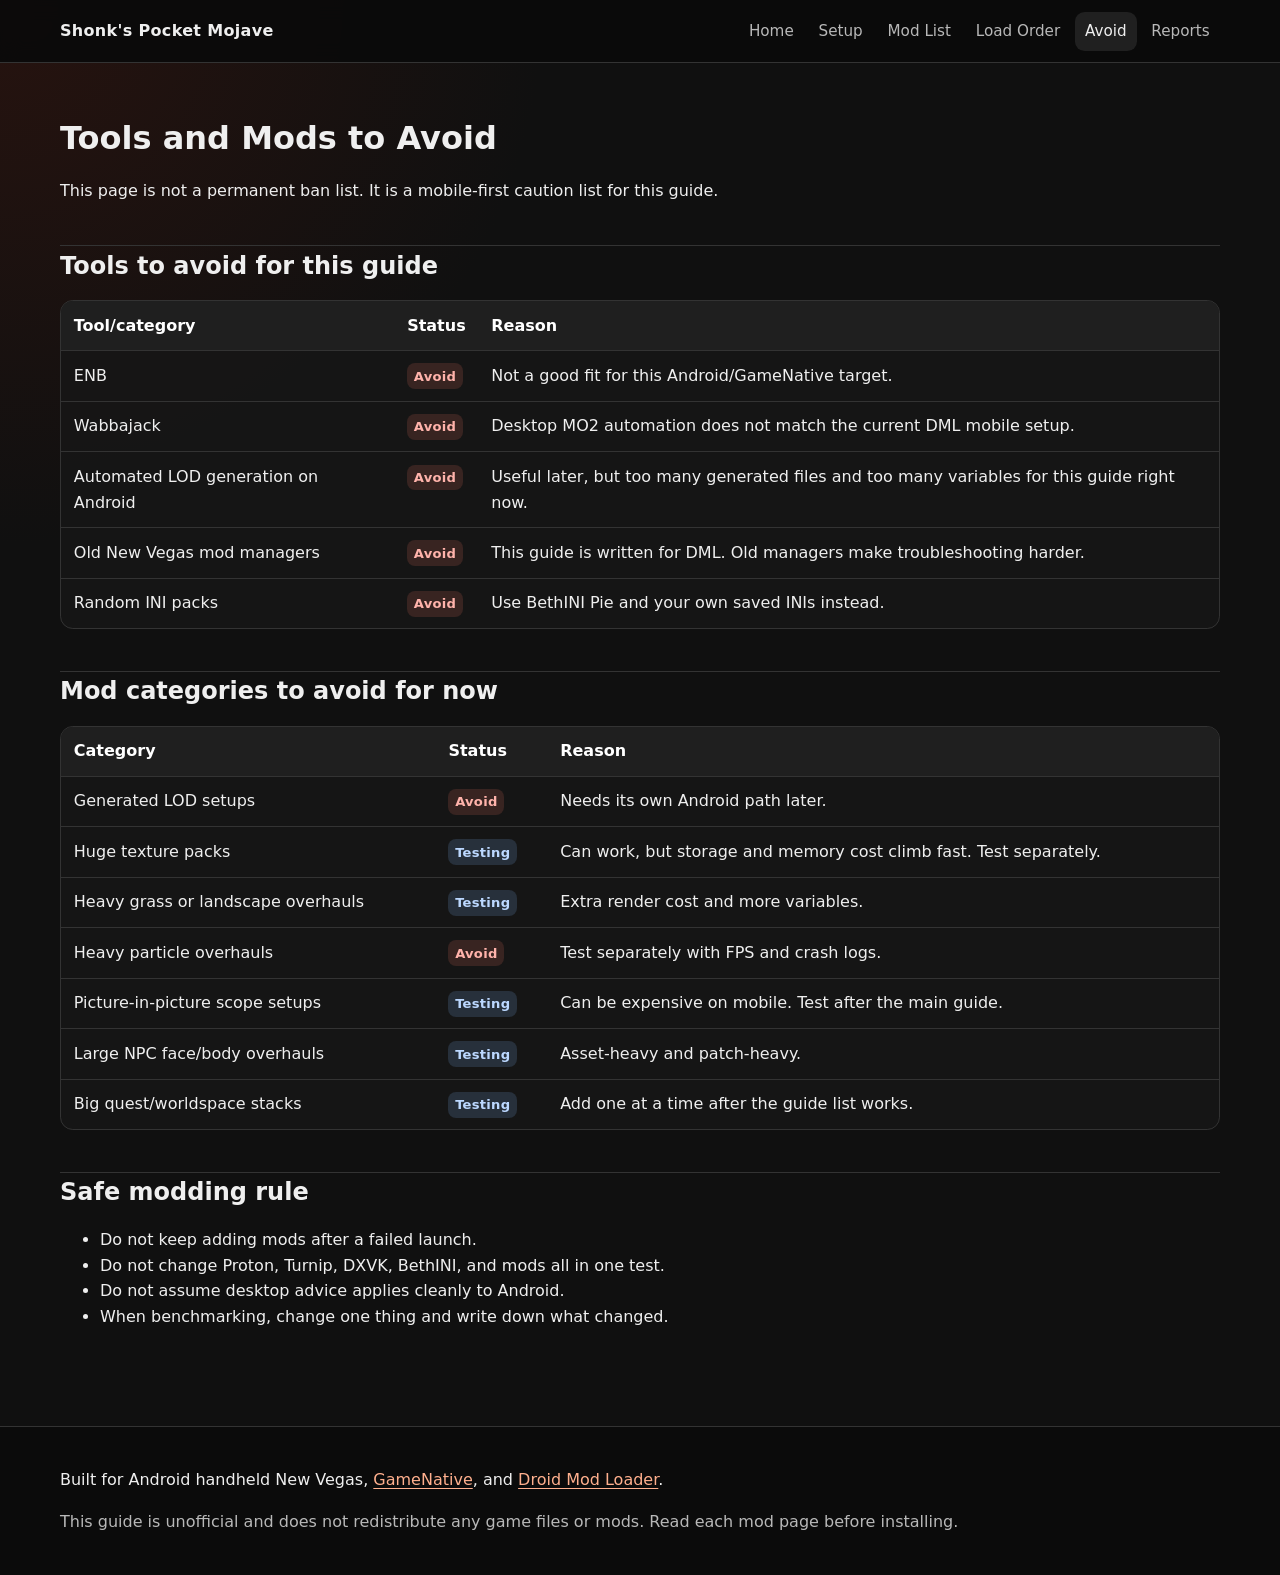
==== avoid.html @ 0ae74f09 "Update Pocket Mojave guide site" ====
<!doctype html>
<html lang="en">
<head>
  <meta charset="utf-8">
  <meta name="viewport" content="width=device-width, initial-scale=1">
  <title>Avoid | Shonk's Pocket Mojave</title>
  <meta name="description" content="A New Vegas on Android guide for GameNative, Droid Mod Loader, and handheld tinkering.">
  <link rel="stylesheet" href="styles.css">
</head>
<body>
<header class="site-header">
  <div class="wrap header-grid">
    <a class="brand" href="index.html">Shonk's Pocket Mojave</a>
    <button class="nav-toggle" aria-label="Toggle navigation" onclick="document.body.classList.toggle('nav-open')">Menu</button>
    <nav class="site-nav" aria-label="Main navigation"><a class="" href="index.html">Home</a><a class="" href="setup.html">Setup</a><a class="" href="mods.html">Mod List</a><a class="" href="load-order.html">Load Order</a><a class="active" href="avoid.html">Avoid</a><a class="" href="report.html">Reports</a></nav>
  </div>
</header>
<main class="wrap page">

<h1>Tools and Mods to Avoid</h1><p>This page is not a permanent ban list. It is a mobile-first caution list for this guide.</p>
<section><h2>Tools to avoid for this guide</h2><div class="table-wrap"><table class="mod-table"><thead><tr><th>Tool/category</th><th>Status</th><th>Reason</th></tr></thead><tbody><tr><td data-label="Tool/category">ENB</td><td data-label="Status"><span class="badge skip">Avoid</span></td><td data-label="Reason">Not a good fit for this Android/GameNative target.</td></tr><tr><td data-label="Tool/category">Wabbajack</td><td data-label="Status"><span class="badge skip">Avoid</span></td><td data-label="Reason">Desktop MO2 automation does not match the current DML mobile setup.</td></tr><tr><td data-label="Tool/category">Automated LOD generation on Android</td><td data-label="Status"><span class="badge skip">Avoid</span></td><td data-label="Reason">Useful later, but too many generated files and too many variables for this guide right now.</td></tr><tr><td data-label="Tool/category">Old New Vegas mod managers</td><td data-label="Status"><span class="badge skip">Avoid</span></td><td data-label="Reason">This guide is written for DML. Old managers make troubleshooting harder.</td></tr><tr><td data-label="Tool/category">Random INI packs</td><td data-label="Status"><span class="badge skip">Avoid</span></td><td data-label="Reason">Use BethINI Pie and your own saved INIs instead.</td></tr></tbody></table></div></section>
<section><h2>Mod categories to avoid for now</h2><div class="table-wrap"><table class="mod-table"><thead><tr><th>Category</th><th>Status</th><th>Reason</th></tr></thead><tbody><tr><td data-label="Category">Generated LOD setups</td><td data-label="Status"><span class="badge skip">Avoid</span></td><td data-label="Reason">Needs its own Android path later.</td></tr><tr><td data-label="Category">Huge texture packs</td><td data-label="Status"><span class="badge test">Testing</span></td><td data-label="Reason">Can work, but storage and memory cost climb fast. Test separately.</td></tr><tr><td data-label="Category">Heavy grass or landscape overhauls</td><td data-label="Status"><span class="badge test">Testing</span></td><td data-label="Reason">Extra render cost and more variables.</td></tr><tr><td data-label="Category">Heavy particle overhauls</td><td data-label="Status"><span class="badge skip">Avoid</span></td><td data-label="Reason">Test separately with FPS and crash logs.</td></tr><tr><td data-label="Category">Picture-in-picture scope setups</td><td data-label="Status"><span class="badge test">Testing</span></td><td data-label="Reason">Can be expensive on mobile. Test after the main guide.</td></tr><tr><td data-label="Category">Large NPC face/body overhauls</td><td data-label="Status"><span class="badge test">Testing</span></td><td data-label="Reason">Asset-heavy and patch-heavy.</td></tr><tr><td data-label="Category">Big quest/worldspace stacks</td><td data-label="Status"><span class="badge test">Testing</span></td><td data-label="Reason">Add one at a time after the guide list works.</td></tr></tbody></table></div></section>
<section><h2>Safe modding rule</h2><ul><li>Do not keep adding mods after a failed launch.</li><li>Do not change Proton, Turnip, DXVK, BethINI, and mods all in one test.</li><li>Do not assume desktop advice applies cleanly to Android.</li><li>When benchmarking, change one thing and write down what changed.</li></ul></section>

</main>
<footer class="site-footer">
  <div class="wrap">
    <p>Built for Android handheld New Vegas, <a href="https://github.com/utkarshdalal/GameNative" target="_blank" rel="noopener">GameNative</a>, and <a href="https://github.com/CyberShonk/DroidModLoader" target="_blank" rel="noopener">Droid Mod Loader</a>.</p>
    <p class="small">This guide is unofficial and does not redistribute any game files or mods. Read each mod page before installing.</p>
  </div>
</footer>
<script src="copy.js"></script>
</body>
</html>
---- styles.css ----
:root {
  --bg: #101010;
  --panel: #171717;
  --panel-2: #202020;
  --text: #efefef;
  --muted: #b8b8b8;
  --line: #333;
  --accent: #d14a35;
  --accent-2: #f0b35b;
  --code: #0b0b0b;
  --good: #7cc576;
  --warn: #f3bd62;
  --bad: #ff7769;
  --info: #85b7ff;
  --max: 1160px;
}
* { box-sizing: border-box; }
html { scroll-behavior: smooth; }
body { margin: 0; font-family: system-ui, -apple-system, BlinkMacSystemFont, "Segoe UI", sans-serif; background: radial-gradient(circle at top left, #27130f 0, var(--bg) 34rem); color: var(--text); line-height: 1.62; }
a { color: #ffb08e; text-decoration-thickness: .08em; text-underline-offset: .18em; }
a:hover { color: #ffd1bf; }
.wrap { width: min(var(--max), calc(100% - 2rem)); margin: 0 auto; }
.site-header { position: sticky; top: 0; z-index: 20; background: rgba(10,10,10,.92); border-bottom: 1px solid var(--line); backdrop-filter: blur(10px); }
.header-grid { display: grid; grid-template-columns: auto 1fr; align-items: center; gap: 1rem; min-height: 62px; }
.brand { color: var(--text); font-weight: 800; letter-spacing: .02em; text-decoration: none; white-space: nowrap; }
.site-nav { display: flex; justify-content: flex-end; gap: .25rem; flex-wrap: wrap; }
.site-nav a { color: var(--muted); text-decoration: none; padding: .45rem .65rem; border-radius: .6rem; font-size: .95rem; }
.site-nav a:hover, .site-nav a.active { background: var(--panel-2); color: var(--text); }
.nav-toggle { display: none; background: var(--panel-2); color: var(--text); border: 1px solid var(--line); border-radius: .6rem; padding: .45rem .7rem; justify-self: end; }
.page { padding: 2.2rem 0 4rem; }
.hero { padding: clamp(1.25rem, 4vw, 2.3rem); background: linear-gradient(135deg, rgba(209,74,53,.16), rgba(255,255,255,.04)); border: 1px solid var(--line); border-radius: 1.1rem; margin-bottom: 1.4rem; }
.hero h1 { margin-top: 0; font-size: clamp(2.1rem, 7vw, 4rem); line-height: 1; }
.subtitle { color: var(--muted); font-size: 1.12rem; max-width: 72ch; }
.actions { display: flex; gap: .75rem; flex-wrap: wrap; margin-top: 1.2rem; }
.button { display: inline-flex; align-items: center; gap: .35rem; background: var(--accent); color: white; padding: .65rem .85rem; border-radius: .7rem; font-weight: 700; text-decoration: none; border: 0; }
.button.secondary { background: var(--panel-2); border: 1px solid var(--line); color: var(--text); }
.grid { display: grid; gap: 1rem; grid-template-columns: repeat(3, 1fr); }
.grid.two { grid-template-columns: repeat(2, 1fr); }
.card { background: rgba(23,23,23,.92); border: 1px solid var(--line); border-radius: 1rem; padding: 1rem; min-width: 0; }
.card h3, .card h2 { margin-top: 0; }
section { margin: 2rem 0; }
h1, h2, h3 { line-height: 1.15; }
h2 { margin-top: 2.6rem; padding-top: .4rem; border-top: 1px solid var(--line); }
h3 { margin-top: 1.8rem; }
.small, small { color: var(--muted); }
.callout { border: 1px solid var(--line); border-left: .35rem solid var(--accent); background: rgba(32,32,32,.86); border-radius: .8rem; padding: 1rem; margin: 1rem 0; }
.callout.warn { border-left-color: var(--warn); }
.callout.good { border-left-color: var(--good); }
.callout.bad { border-left-color: var(--bad); }
.table-wrap { margin: 1rem 0; border: 1px solid var(--line); border-radius: .8rem; background: rgba(23,23,23,.82); overflow: hidden; }
table { width: 100%; border-collapse: collapse; }
th, td { padding: .72rem .8rem; border-bottom: 1px solid var(--line); text-align: left; vertical-align: top; }
th { background: #1f1f1f; color: #fff; }
tr:last-child td { border-bottom: 0; }
td:nth-child(2), td:nth-child(3), td:nth-child(4) { white-space: normal; }
.badge { display: inline-block; padding: .14rem .42rem; border-radius: .5rem; font-size: .82rem; font-weight: 800; letter-spacing: .02em; white-space: nowrap; }
.req { background: rgba(124,197,118,.18); color: #baf4b6; }
.rec { background: rgba(240,179,91,.18); color: #ffd99b; }
.opt { background: rgba(255,255,255,.1); color: #d6d6d6; }
.skip { background: rgba(255,119,105,.15); color: #ffb3ab; }
.test { background: rgba(133,183,255,.16); color: #bcd8ff; }
pre { position: relative; overflow-x: auto; background: var(--code); border: 1px solid var(--line); border-radius: .8rem; padding: 1rem; white-space: pre; }
code { font-family: ui-monospace, SFMono-Regular, Menlo, Consolas, monospace; }
.copy-btn { position: absolute; top: .5rem; right: .5rem; border: 1px solid var(--line); background: var(--panel-2); color: var(--text); border-radius: .5rem; padding: .35rem .55rem; cursor: pointer; }
.check-card { background: rgba(23,23,23,.7); border: 1px dashed #555; border-radius: 1rem; padding: .85rem 1rem; }
.check-card h3 { margin-top: 0; }
.check-card ol { margin-bottom: .2rem; }
.site-footer { border-top: 1px solid var(--line); padding: 1.5rem 0; background: #0b0b0b; }
hr { border: 0; border-top: 1px solid var(--line); margin: 2rem 0; }
@media (max-width: 980px) { .grid, .grid.two { grid-template-columns: 1fr; } }
@media (max-width: 820px) {
  .header-grid { grid-template-columns: 1fr auto; }
  .nav-toggle { display: inline-block; }
  .site-nav { display: none; grid-column: 1 / -1; justify-content: flex-start; padding-bottom: .75rem; }
  body.nav-open .site-nav { display: flex; }
  .site-nav a { width: calc(50% - .25rem); background: var(--panel); }
  .wrap { width: min(100% - 1rem, var(--max)); }
  .table-wrap { border: 0; background: transparent; overflow: visible; }
  table, thead, tbody, tr, th, td { display: block; width: 100%; }
  thead { display: none; }
  tr { background: rgba(23,23,23,.9); border: 1px solid var(--line); border-radius: .85rem; margin: .75rem 0; overflow: hidden; }
  td { border-bottom: 1px solid var(--line); padding: .65rem .75rem; }
  td:last-child { border-bottom: 0; }
  td::before { content: attr(data-label); display: block; color: var(--muted); font-size: .78rem; text-transform: uppercase; letter-spacing: .06em; margin-bottom: .15rem; }
}
@media (max-width: 440px) { .site-nav a { width: 100%; } .actions .button { width: 100%; justify-content: center; } .brand { white-space: normal; } }
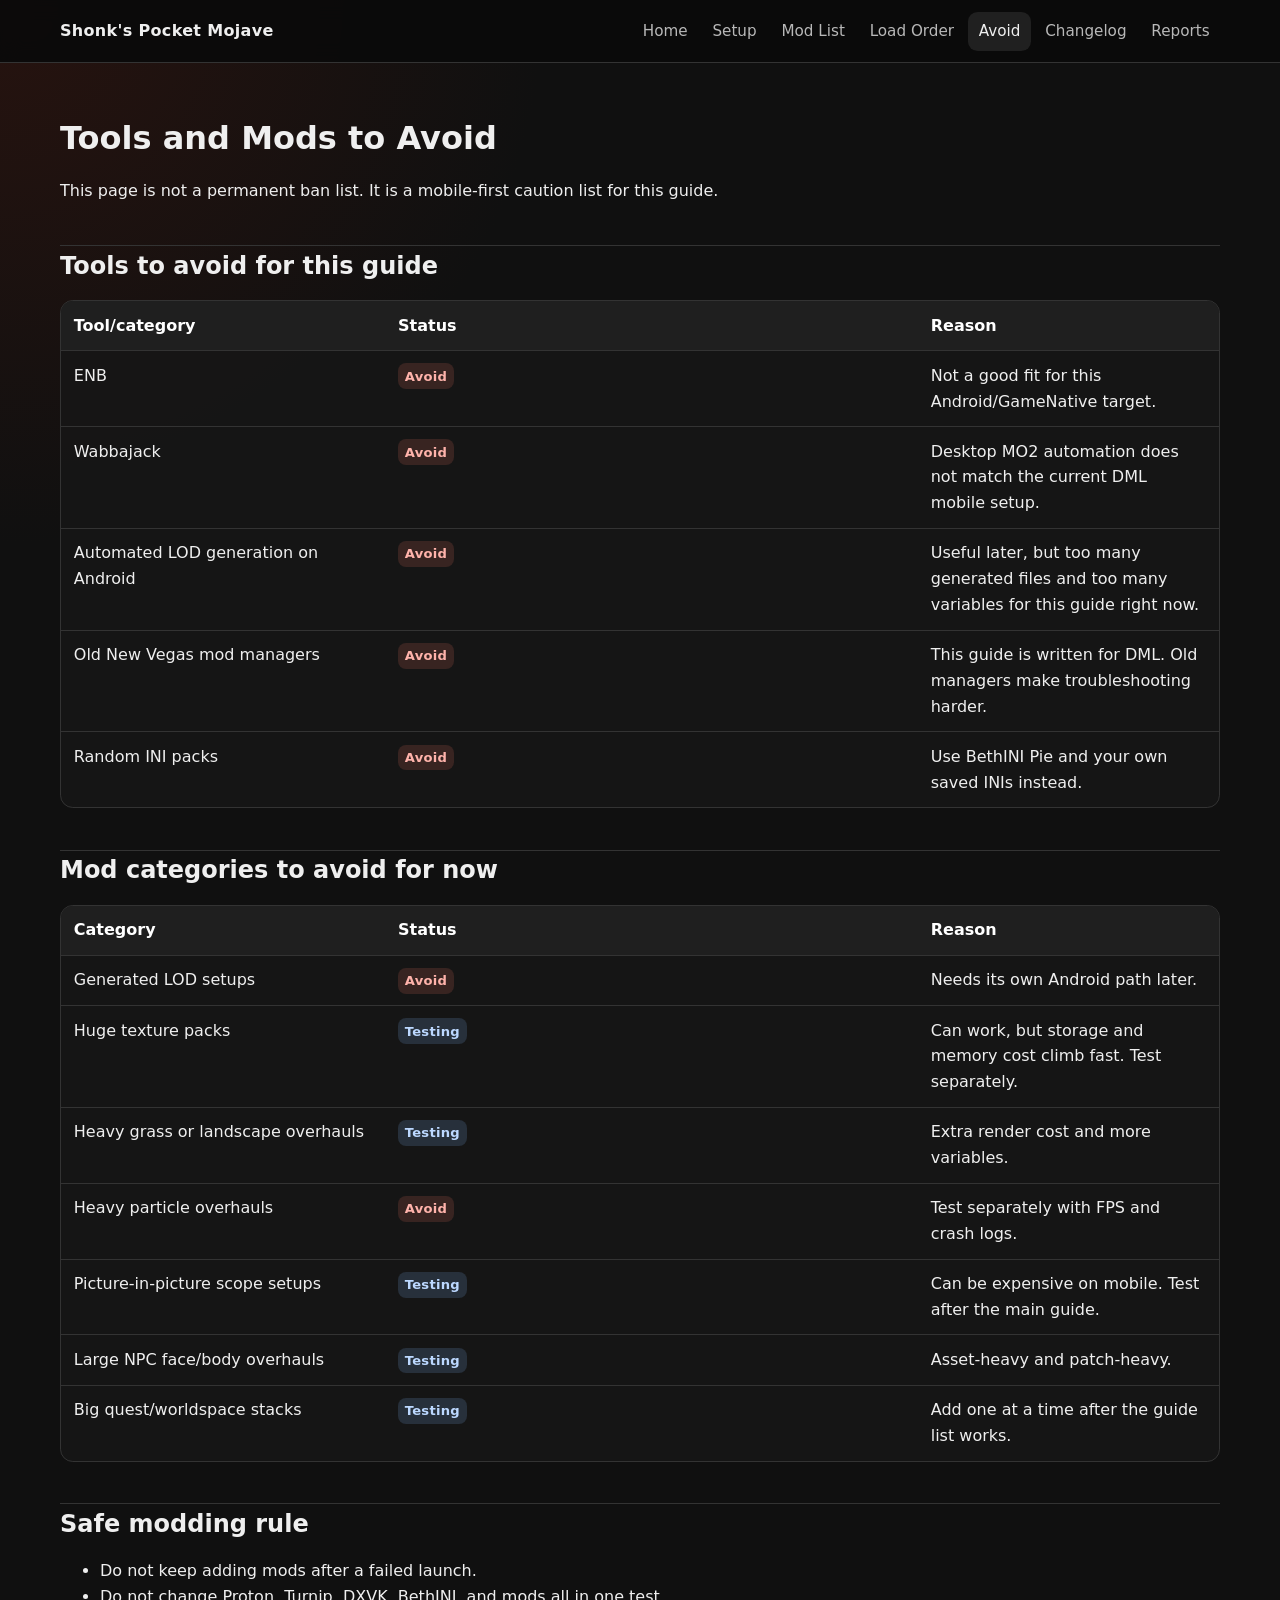
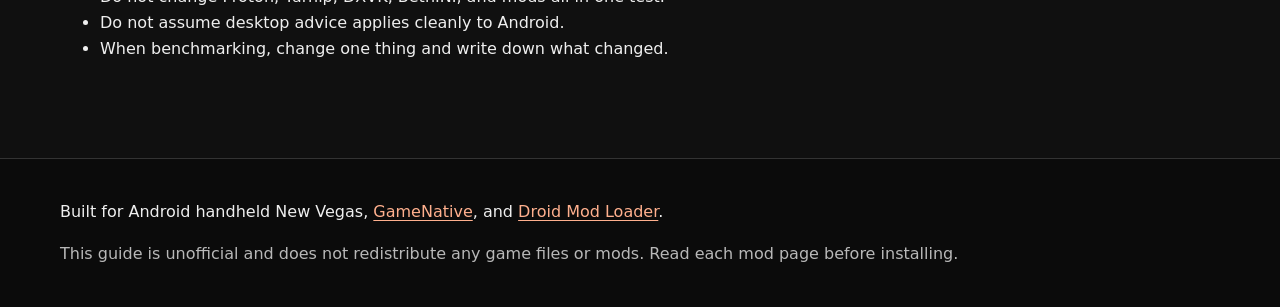
==== commit 81376943: "Add Pocket Mojave changelog" ====
--- a/avoid.html
+++ b/avoid.html
@@ -12,7 +12,7 @@
   <div class="wrap header-grid">
     <a class="brand" href="index.html">Shonk's Pocket Mojave</a>
     <button class="nav-toggle" aria-label="Toggle navigation" onclick="document.body.classList.toggle('nav-open')">Menu</button>
-    <nav class="site-nav" aria-label="Main navigation"><a class="" href="index.html">Home</a><a class="" href="setup.html">Setup</a><a class="" href="mods.html">Mod List</a><a class="" href="load-order.html">Load Order</a><a class="active" href="avoid.html">Avoid</a><a class="" href="report.html">Reports</a></nav>
+    <nav class="site-nav" aria-label="Main navigation"><a class="" href="index.html">Home</a><a class="" href="setup.html">Setup</a><a class="" href="mods.html">Mod List</a><a class="" href="load-order.html">Load Order</a><a class="active" href="avoid.html">Avoid</a><a class="" href="changelog.html">Changelog</a><a class="" href="report.html">Reports</a></nav>
   </div>
 </header>
 <main class="wrap page">
--- a/styles.css
+++ b/styles.css
@@ -53,6 +53,10 @@
 th, td { padding: .72rem .8rem; border-bottom: 1px solid var(--line); text-align: left; vertical-align: top; }
 th { background: #1f1f1f; color: #fff; }
 tr:last-child td { border-bottom: 0; }
+.mod-table th:nth-child(1), .mod-table td:nth-child(1) { width: 28%; }
+.mod-table th:nth-child(2), .mod-table td:nth-child(2) { width: 9rem; }
+.mod-table th:nth-child(3), .mod-table td:nth-child(3) { width: 26%; }
+.mod-table th:nth-child(4), .mod-table td:nth-child(4) { width: auto; }
 td:nth-child(2), td:nth-child(3), td:nth-child(4) { white-space: normal; }
 .badge { display: inline-block; padding: .14rem .42rem; border-radius: .5rem; font-size: .82rem; font-weight: 800; letter-spacing: .02em; white-space: nowrap; }
 .req { background: rgba(124,197,118,.18); color: #baf4b6; }
@@ -85,3 +89,11 @@
   td::before { content: attr(data-label); display: block; color: var(--muted); font-size: .78rem; text-transform: uppercase; letter-spacing: .06em; margin-bottom: .15rem; }
 }
 @media (max-width: 440px) { .site-nav a { width: 100%; } .actions .button { width: 100%; justify-content: center; } .brand { white-space: normal; } }
+
+.timeline { display: grid; gap: 1rem; }
+.change-entry { background: rgba(23,23,23,.92); border: 1px solid var(--line); border-radius: 1rem; padding: 1rem; }
+.change-head { display: flex; align-items: center; justify-content: space-between; gap: .75rem; flex-wrap: wrap; }
+.change-head h3 { margin: 0; }
+.change-table th:nth-child(1), .change-table td:nth-child(1) { width: 12rem; }
+.change-table th:nth-child(2), .change-table td:nth-child(2) { width: auto; }
+@media (max-width: 820px) { .change-entry { padding: .75rem; } .change-head { align-items: flex-start; } }
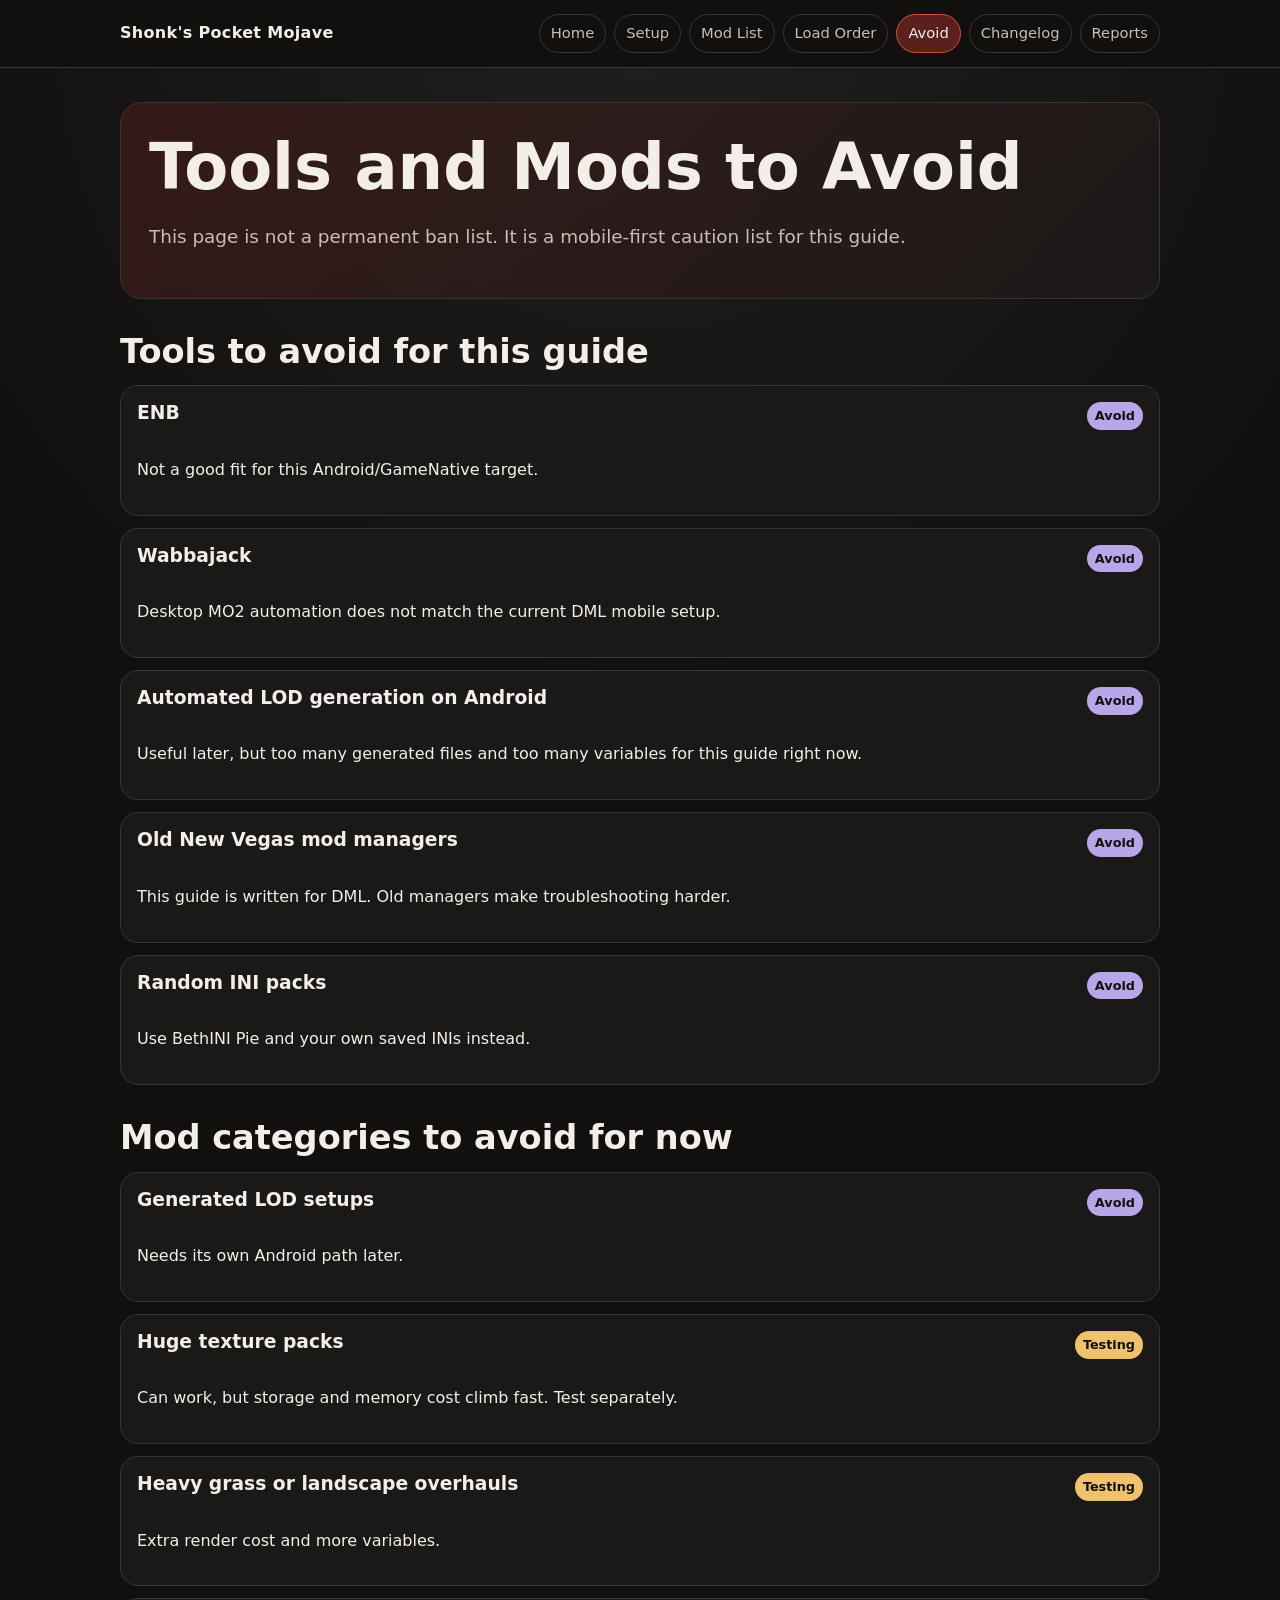
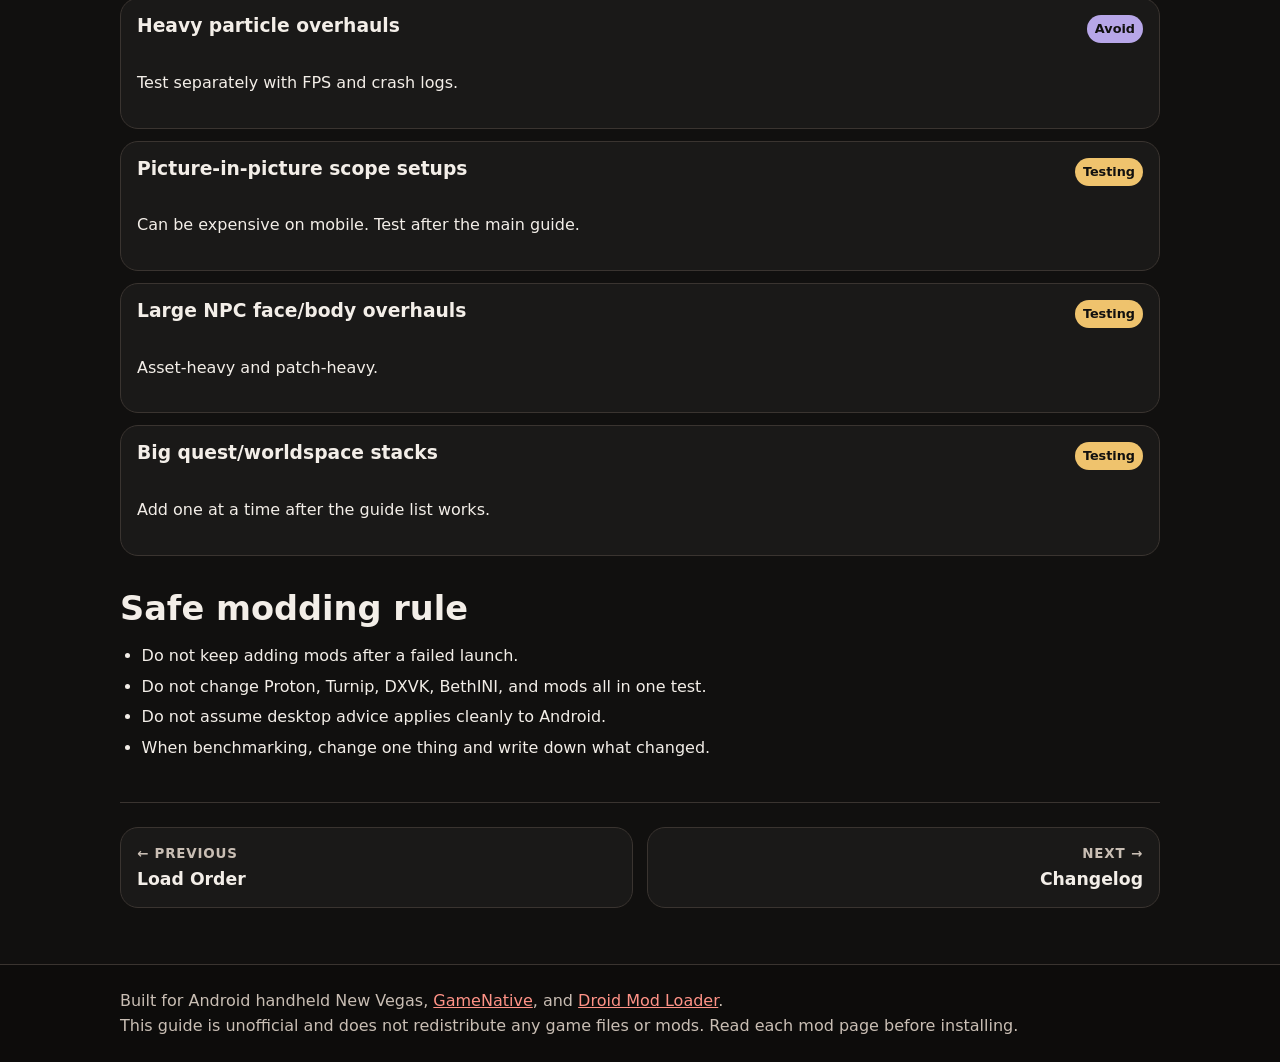
==== commit 8b521ee0: "Match Pocket Mojave layout to Pocket Wastelands" ====
--- a/avoid.html
+++ b/avoid.html
@@ -5,30 +5,69 @@
   <meta name="viewport" content="width=device-width, initial-scale=1">
   <title>Avoid | Shonk's Pocket Mojave</title>
   <meta name="description" content="A New Vegas on Android guide for GameNative, Droid Mod Loader, and handheld tinkering.">
-  <link rel="stylesheet" href="styles.css">
+  <link rel="stylesheet" href="assets/site.css">
 </head>
 <body>
-<header class="site-header">
-  <div class="wrap header-grid">
-    <a class="brand" href="index.html">Shonk's Pocket Mojave</a>
-    <button class="nav-toggle" aria-label="Toggle navigation" onclick="document.body.classList.toggle('nav-open')">Menu</button>
-    <nav class="site-nav" aria-label="Main navigation"><a class="" href="index.html">Home</a><a class="" href="setup.html">Setup</a><a class="" href="mods.html">Mod List</a><a class="" href="load-order.html">Load Order</a><a class="active" href="avoid.html">Avoid</a><a class="" href="changelog.html">Changelog</a><a class="" href="report.html">Reports</a></nav>
-  </div>
-</header>
-<main class="wrap page">
+  <header class="site-header">
+    <div class="container header-inner">
+      <a class="logo" href="index.html">Shonk's Pocket Mojave</a>
+      <nav class="nav" aria-label="Main navigation">
+        <a href="index.html" class="">Home</a>
+<a href="setup.html" class="">Setup</a>
+<a href="mods.html" class="">Mod List</a>
+<a href="load-order.html" class="">Load Order</a>
+<a href="avoid.html" class="active">Avoid</a>
+<a href="changelog.html" class="">Changelog</a>
+<a href="report.html" class="">Reports</a>
+      </nav>
+    </div>
+  </header>
+  <main class="container">
 
-<h1>Tools and Mods to Avoid</h1><p>This page is not a permanent ban list. It is a mobile-first caution list for this guide.</p>
-<section><h2>Tools to avoid for this guide</h2><div class="table-wrap"><table class="mod-table"><thead><tr><th>Tool/category</th><th>Status</th><th>Reason</th></tr></thead><tbody><tr><td data-label="Tool/category">ENB</td><td data-label="Status"><span class="badge skip">Avoid</span></td><td data-label="Reason">Not a good fit for this Android/GameNative target.</td></tr><tr><td data-label="Tool/category">Wabbajack</td><td data-label="Status"><span class="badge skip">Avoid</span></td><td data-label="Reason">Desktop MO2 automation does not match the current DML mobile setup.</td></tr><tr><td data-label="Tool/category">Automated LOD generation on Android</td><td data-label="Status"><span class="badge skip">Avoid</span></td><td data-label="Reason">Useful later, but too many generated files and too many variables for this guide right now.</td></tr><tr><td data-label="Tool/category">Old New Vegas mod managers</td><td data-label="Status"><span class="badge skip">Avoid</span></td><td data-label="Reason">This guide is written for DML. Old managers make troubleshooting harder.</td></tr><tr><td data-label="Tool/category">Random INI packs</td><td data-label="Status"><span class="badge skip">Avoid</span></td><td data-label="Reason">Use BethINI Pie and your own saved INIs instead.</td></tr></tbody></table></div></section>
-<section><h2>Mod categories to avoid for now</h2><div class="table-wrap"><table class="mod-table"><thead><tr><th>Category</th><th>Status</th><th>Reason</th></tr></thead><tbody><tr><td data-label="Category">Generated LOD setups</td><td data-label="Status"><span class="badge skip">Avoid</span></td><td data-label="Reason">Needs its own Android path later.</td></tr><tr><td data-label="Category">Huge texture packs</td><td data-label="Status"><span class="badge test">Testing</span></td><td data-label="Reason">Can work, but storage and memory cost climb fast. Test separately.</td></tr><tr><td data-label="Category">Heavy grass or landscape overhauls</td><td data-label="Status"><span class="badge test">Testing</span></td><td data-label="Reason">Extra render cost and more variables.</td></tr><tr><td data-label="Category">Heavy particle overhauls</td><td data-label="Status"><span class="badge skip">Avoid</span></td><td data-label="Reason">Test separately with FPS and crash logs.</td></tr><tr><td data-label="Category">Picture-in-picture scope setups</td><td data-label="Status"><span class="badge test">Testing</span></td><td data-label="Reason">Can be expensive on mobile. Test after the main guide.</td></tr><tr><td data-label="Category">Large NPC face/body overhauls</td><td data-label="Status"><span class="badge test">Testing</span></td><td data-label="Reason">Asset-heavy and patch-heavy.</td></tr><tr><td data-label="Category">Big quest/worldspace stacks</td><td data-label="Status"><span class="badge test">Testing</span></td><td data-label="Reason">Add one at a time after the guide list works.</td></tr></tbody></table></div></section>
-<section><h2>Safe modding rule</h2><ul><li>Do not keep adding mods after a failed launch.</li><li>Do not change Proton, Turnip, DXVK, BethINI, and mods all in one test.</li><li>Do not assume desktop advice applies cleanly to Android.</li><li>When benchmarking, change one thing and write down what changed.</li></ul></section>
+<section class="hero">
+  <h1>Tools and Mods to Avoid</h1>
+  <p class="lead">This page is not a permanent ban list. It is a mobile-first caution list for this guide.</p>
+</section>
 
-</main>
-<footer class="site-footer">
-  <div class="wrap">
-    <p>Built for Android handheld New Vegas, <a href="https://github.com/utkarshdalal/GameNative" target="_blank" rel="noopener">GameNative</a>, and <a href="https://github.com/CyberShonk/DroidModLoader" target="_blank" rel="noopener">Droid Mod Loader</a>.</p>
-    <p class="small">This guide is unofficial and does not redistribute any game files or mods. Read each mod page before installing.</p>
-  </div>
-</footer>
-<script src="copy.js"></script>
+<h2>Tools to avoid for this guide</h2>
+<div class="mod-list">
+  <article class="mod-card"><header><h3>ENB</h3><span class="badge optional">Avoid</span></header><p>Not a good fit for this Android/GameNative target.</p></article>
+  <article class="mod-card"><header><h3>Wabbajack</h3><span class="badge optional">Avoid</span></header><p>Desktop MO2 automation does not match the current DML mobile setup.</p></article>
+  <article class="mod-card"><header><h3>Automated LOD generation on Android</h3><span class="badge optional">Avoid</span></header><p>Useful later, but too many generated files and too many variables for this guide right now.</p></article>
+  <article class="mod-card"><header><h3>Old New Vegas mod managers</h3><span class="badge optional">Avoid</span></header><p>This guide is written for DML. Old managers make troubleshooting harder.</p></article>
+  <article class="mod-card"><header><h3>Random INI packs</h3><span class="badge optional">Avoid</span></header><p>Use BethINI Pie and your own saved INIs instead.</p></article>
+</div>
+
+<h2>Mod categories to avoid for now</h2>
+<div class="mod-list">
+  <article class="mod-card"><header><h3>Generated LOD setups</h3><span class="badge optional">Avoid</span></header><p>Needs its own Android path later.</p></article>
+  <article class="mod-card"><header><h3>Huge texture packs</h3><span class="badge recommended">Testing</span></header><p>Can work, but storage and memory cost climb fast. Test separately.</p></article>
+  <article class="mod-card"><header><h3>Heavy grass or landscape overhauls</h3><span class="badge recommended">Testing</span></header><p>Extra render cost and more variables.</p></article>
+  <article class="mod-card"><header><h3>Heavy particle overhauls</h3><span class="badge optional">Avoid</span></header><p>Test separately with FPS and crash logs.</p></article>
+  <article class="mod-card"><header><h3>Picture-in-picture scope setups</h3><span class="badge recommended">Testing</span></header><p>Can be expensive on mobile. Test after the main guide.</p></article>
+  <article class="mod-card"><header><h3>Large NPC face/body overhauls</h3><span class="badge recommended">Testing</span></header><p>Asset-heavy and patch-heavy.</p></article>
+  <article class="mod-card"><header><h3>Big quest/worldspace stacks</h3><span class="badge recommended">Testing</span></header><p>Add one at a time after the guide list works.</p></article>
+</div>
+
+<h2>Safe modding rule</h2>
+<ul>
+  <li>Do not keep adding mods after a failed launch.</li>
+  <li>Do not change Proton, Turnip, DXVK, BethINI, and mods all in one test.</li>
+  <li>Do not assume desktop advice applies cleanly to Android.</li>
+  <li>When benchmarking, change one thing and write down what changed.</li>
+</ul>
+
+
+<nav class="page-nav" aria-label="Page navigation">
+  <a class="page-nav-link prev" href="load-order.html"><span>&larr; Previous</span><strong>Load Order</strong></a>
+  <a class="page-nav-link next" href="changelog.html"><span>Next &rarr;</span><strong>Changelog</strong></a>
+</nav>
+  </main>
+  <footer class="site-footer">
+    <div class="container">
+      Built for Android handheld New Vegas, <a href="https://github.com/utkarshdalal/GameNative">GameNative</a>, and <a href="https://github.com/CyberShonk/DroidModLoader">Droid Mod Loader</a>.
+      <br>This guide is unofficial and does not redistribute any game files or mods. Read each mod page before installing.
+    </div>
+  </footer>
 </body>
-</html>+</html>
--- a/assets/site.css
+++ b/assets/site.css
@@ -0,0 +1,273 @@
+:root {
+  --bg: #11100f;
+  --panel: #1b1918;
+  --panel-soft: #242120;
+  --text: #f3eee8;
+  --muted: #c9beb4;
+  --line: #3a3430;
+  --accent: #d44b3d;
+  --accent-soft: #5a201c;
+  --code: #0b0b0b;
+  --good: #9bc48a;
+  --warn: #efc36d;
+}
+
+* { box-sizing: border-box; }
+
+html { scroll-behavior: smooth; }
+
+body {
+  margin: 0;
+  background: radial-gradient(circle at top, #211f1e 0, var(--bg) 48rem);
+  color: var(--text);
+  font-family: system-ui, -apple-system, BlinkMacSystemFont, "Segoe UI", sans-serif;
+  line-height: 1.55;
+}
+
+.container {
+  width: min(1040px, calc(100% - 28px));
+  margin: 0 auto;
+}
+
+.site-header {
+  border-bottom: 1px solid var(--line);
+  background: rgba(17, 16, 15, 0.94);
+  position: sticky;
+  top: 0;
+  z-index: 10;
+  backdrop-filter: blur(10px);
+}
+
+.header-inner {
+  display: flex;
+  align-items: center;
+  justify-content: space-between;
+  gap: 16px;
+  padding: 14px 0;
+}
+
+.logo {
+  font-weight: 800;
+  color: var(--text);
+  text-decoration: none;
+  letter-spacing: 0.02em;
+}
+
+.nav {
+  display: flex;
+  flex-wrap: wrap;
+  gap: 8px;
+  justify-content: flex-end;
+}
+
+.nav a {
+  color: var(--muted);
+  text-decoration: none;
+  border: 1px solid var(--line);
+  border-radius: 999px;
+  padding: 7px 11px;
+  font-size: 0.92rem;
+}
+
+.nav a:hover,
+.nav a.active {
+  color: var(--text);
+  border-color: var(--accent);
+  background: var(--accent-soft);
+}
+
+main { padding: 34px 0 56px; }
+
+.hero {
+  border: 1px solid var(--line);
+  background: linear-gradient(135deg, rgba(90, 32, 28, 0.45), rgba(27, 25, 24, 0.98));
+  border-radius: 22px;
+  padding: 28px;
+  margin-bottom: 26px;
+}
+
+h1, h2, h3 { line-height: 1.15; }
+h1 { font-size: clamp(2rem, 7vw, 4rem); margin: 0 0 10px; }
+h2 { font-size: clamp(1.5rem, 4vw, 2.1rem); margin: 34px 0 14px; }
+h3 { margin: 0 0 8px; }
+
+.lead { font-size: 1.15rem; color: var(--muted); max-width: 760px; }
+
+.actions { display: flex; flex-wrap: wrap; gap: 10px; margin-top: 20px; }
+.button {
+  display: inline-block;
+  text-decoration: none;
+  color: var(--text);
+  background: var(--accent-soft);
+  border: 1px solid var(--accent);
+  border-radius: 999px;
+  padding: 10px 14px;
+  font-weight: 700;
+}
+
+.card-grid {
+  display: grid;
+  grid-template-columns: repeat(auto-fit, minmax(240px, 1fr));
+  gap: 14px;
+}
+
+.card,
+.mod-card,
+.callout {
+  background: rgba(27, 25, 24, 0.96);
+  border: 1px solid var(--line);
+  border-radius: 18px;
+  padding: 16px;
+}
+
+.mod-list {
+  display: grid;
+  gap: 12px;
+}
+
+.mod-card {
+  display: grid;
+  gap: 10px;
+}
+
+.mod-card header {
+  display: flex;
+  justify-content: space-between;
+  gap: 12px;
+  align-items: start;
+}
+
+.badge {
+  display: inline-block;
+  font-size: 0.8rem;
+  font-weight: 800;
+  padding: 4px 8px;
+  border-radius: 999px;
+  color: var(--bg);
+  background: var(--good);
+  white-space: nowrap;
+}
+
+.badge.recommended { background: var(--warn); }
+.badge.optional { background: #b7a6e8; }
+
+.meta {
+  display: grid;
+  grid-template-columns: repeat(auto-fit, minmax(160px, 1fr));
+  gap: 8px;
+  color: var(--muted);
+}
+
+.meta div {
+  background: var(--panel-soft);
+  border: 1px solid var(--line);
+  border-radius: 12px;
+  padding: 10px;
+}
+
+.meta strong { display: block; color: var(--text); font-size: 0.86rem; }
+
+.warning { border-color: var(--accent); background: rgba(90, 32, 28, 0.35); }
+.notice { border-color: #68522b; background: rgba(104, 82, 43, 0.25); }
+
+ul, ol { padding-left: 1.35rem; }
+li { margin: 0.35rem 0; }
+
+a { color: #ff9387; }
+a:hover { color: #ffc2bc; }
+
+code, pre {
+  background: var(--code);
+  color: #f6eadf;
+  border: 1px solid var(--line);
+  border-radius: 10px;
+}
+
+code { padding: 0.1rem 0.35rem; }
+pre {
+  padding: 14px;
+  overflow-x: auto;
+  white-space: pre;
+}
+
+.checklist li::marker { color: var(--accent); }
+
+/* Bottom page navigation */
+.page-nav {
+  display: grid;
+  grid-template-columns: repeat(2, minmax(0, 1fr));
+  gap: 14px;
+  margin: 42px 0 0;
+  padding-top: 24px;
+  border-top: 1px solid var(--line);
+}
+
+.page-nav-link {
+  display: block;
+  text-decoration: none;
+  color: var(--text);
+  background: rgba(27, 25, 24, 0.96);
+  border: 1px solid var(--line);
+  border-radius: 18px;
+  padding: 16px;
+}
+
+.page-nav-link:hover {
+  border-color: var(--accent);
+  background: rgba(90, 32, 28, 0.35);
+}
+
+.page-nav-link span {
+  display: block;
+  color: var(--muted);
+  font-size: 0.84rem;
+  font-weight: 800;
+  letter-spacing: 0.06em;
+  text-transform: uppercase;
+  margin-bottom: 4px;
+}
+
+.page-nav-link strong {
+  display: block;
+  font-size: 1.08rem;
+  line-height: 1.25;
+}
+
+.page-nav-link.next {
+  text-align: right;
+}
+
+.page-nav-spacer {
+  min-height: 1px;
+}
+
+.site-footer {
+  border-top: 1px solid var(--line);
+  color: var(--muted);
+  padding: 24px 0;
+  background: #0d0c0b;
+}
+
+@media (max-width: 720px) {
+  .header-inner { align-items: flex-start; flex-direction: column; }
+  .nav { justify-content: flex-start; }
+  .nav a { font-size: 0.88rem; padding: 6px 9px; }
+  .hero { padding: 20px; border-radius: 18px; }
+  .mod-card header { flex-direction: column; }
+  .container { width: min(100% - 20px, 1040px); }
+}
+
+
+@media (max-width: 560px) {
+  .page-nav {
+    grid-template-columns: 1fr;
+  }
+
+  .page-nav-spacer {
+    display: none;
+  }
+
+  .page-nav-link.next {
+    text-align: left;
+  }
+}
